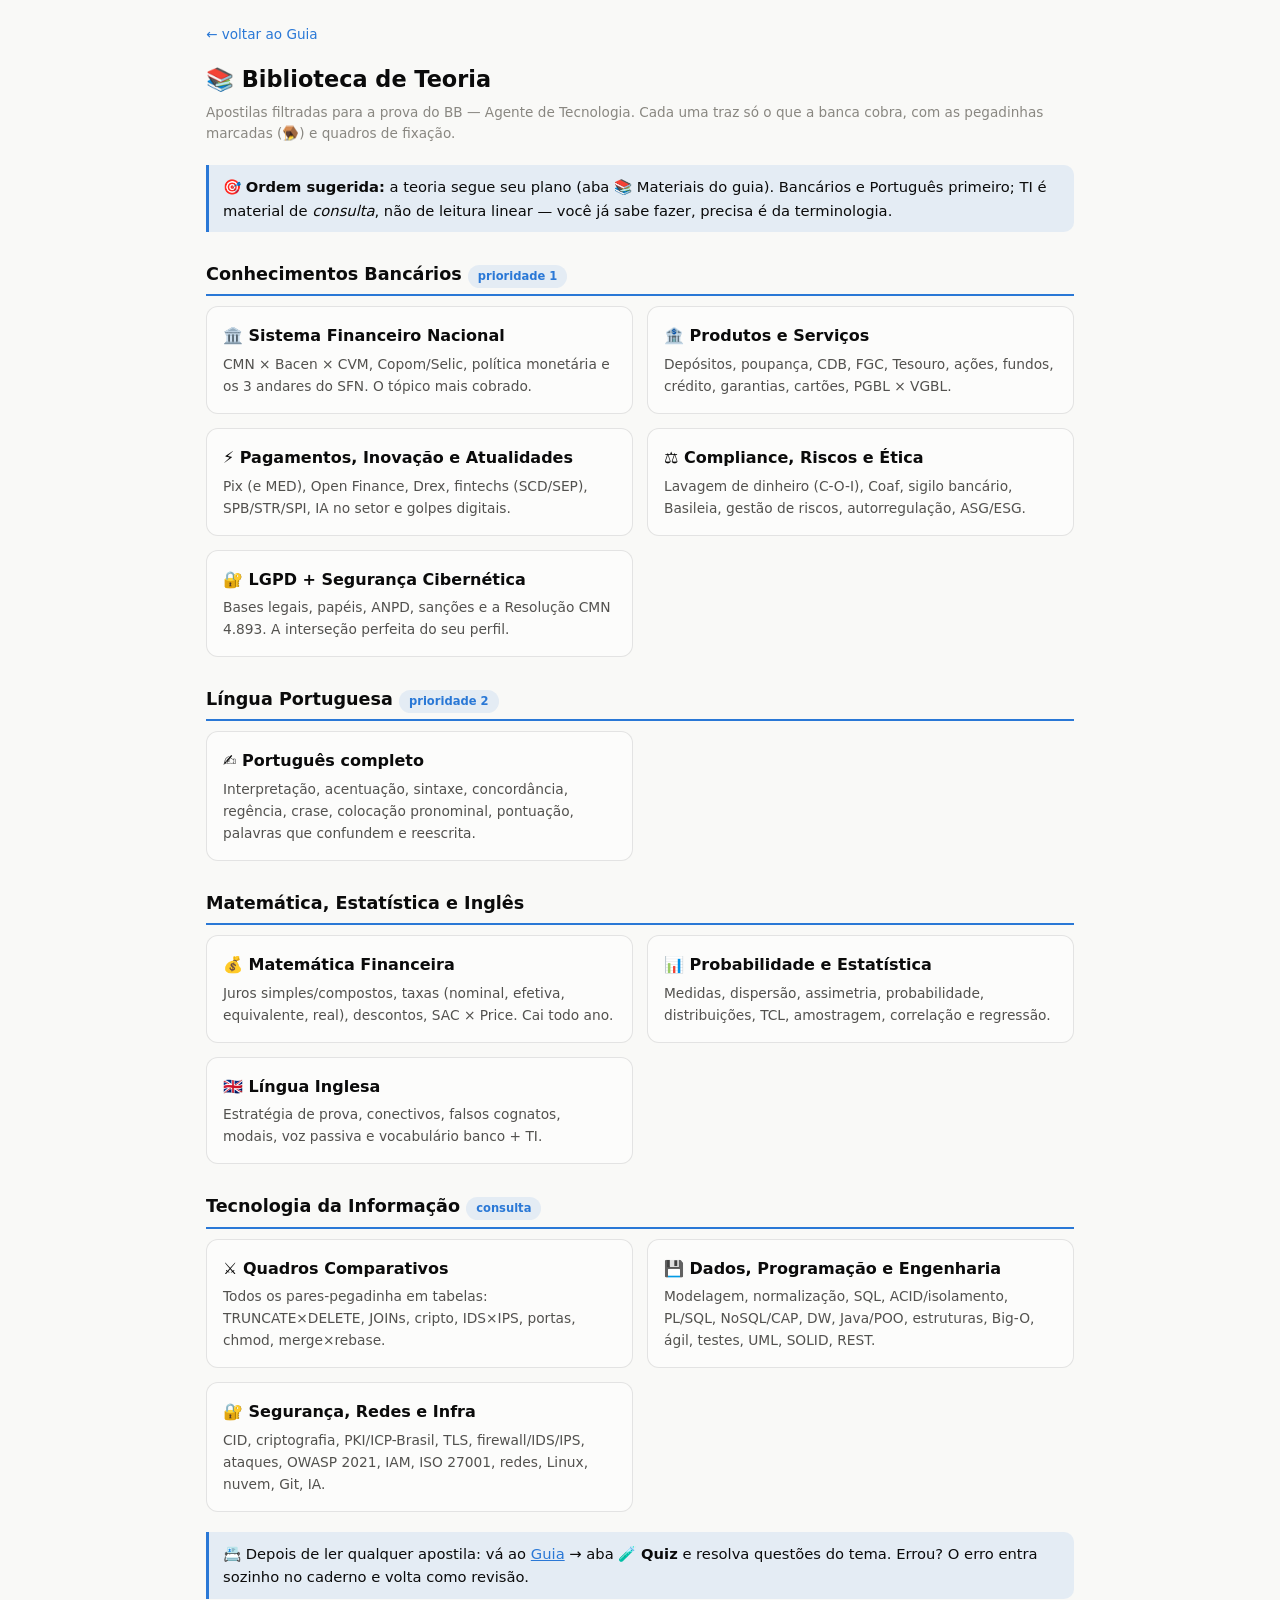
==== resumos/index.html @ bafd42ed "Adiciona biblioteca de teoria com 12 apostilas Teoria filtrada para a prova em todas as matérias: Po" ====
<!DOCTYPE html>
<html lang="pt-BR">
<head>
<meta charset="UTF-8">
<meta name="viewport" content="width=device-width, initial-scale=1.0">
<title>Biblioteca de Teoria — Concurso BB</title>
<link rel="stylesheet" href="estilo.css">
<style>
  .lib { display: grid; grid-template-columns: 1fr 1fr; gap: 14px; }
  @media (max-width: 720px) { .lib { grid-template-columns: 1fr; } }
  a.item {
    display: block; text-decoration: none; background: var(--surface);
    border: 1px solid var(--border); border-radius: 12px; padding: 16px;
  }
  a.item:hover { border-color: var(--accent); }
  a.item .t { color: var(--ink-1); font-weight: 700; font-size: 1rem; margin-bottom: 4px; }
  a.item .d { color: var(--ink-2); font-size: .86rem; }
</style>
</head>
<body>
<div class="wrap">
  <div class="nav"><a href="../guia.html">← voltar ao Guia</a></div>
  <h1>📚 Biblioteca de Teoria</h1>
  <p class="sub">Apostilas filtradas para a prova do BB — Agente de Tecnologia. Cada uma traz só o que a banca cobra, com as pegadinhas marcadas (🪤) e quadros de fixação.</p>

  <div class="tip">🎯 <strong>Ordem sugerida:</strong> a teoria segue seu plano (aba 📚 Materiais do guia). Bancários e Português primeiro; TI é material de <em>consulta</em>, não de leitura linear — você já sabe fazer, precisa é da terminologia.</div>

  <h2>Conhecimentos Bancários <span class="pill">prioridade 1</span></h2>
  <div class="lib">
    <a class="item" href="sfn.html"><div class="t">🏛️ Sistema Financeiro Nacional</div>
      <div class="d">CMN × Bacen × CVM, Copom/Selic, política monetária e os 3 andares do SFN. O tópico mais cobrado.</div></a>
    <a class="item" href="bancarios-produtos.html"><div class="t">🏦 Produtos e Serviços</div>
      <div class="d">Depósitos, poupança, CDB, FGC, Tesouro, ações, fundos, crédito, garantias, cartões, PGBL × VGBL.</div></a>
    <a class="item" href="bancarios-pagamentos.html"><div class="t">⚡ Pagamentos, Inovação e Atualidades</div>
      <div class="d">Pix (e MED), Open Finance, Drex, fintechs (SCD/SEP), SPB/STR/SPI, IA no setor e golpes digitais.</div></a>
    <a class="item" href="bancarios-compliance.html"><div class="t">⚖️ Compliance, Riscos e Ética</div>
      <div class="d">Lavagem de dinheiro (C-O-I), Coaf, sigilo bancário, Basileia, gestão de riscos, autorregulação, ASG/ESG.</div></a>
    <a class="item" href="lgpd-bancaria.html"><div class="t">🔐 LGPD + Segurança Cibernética</div>
      <div class="d">Bases legais, papéis, ANPD, sanções e a Resolução CMN 4.893. A interseção perfeita do seu perfil.</div></a>
  </div>

  <h2>Língua Portuguesa <span class="pill">prioridade 2</span></h2>
  <div class="lib">
    <a class="item" href="portugues.html"><div class="t">✍️ Português completo</div>
      <div class="d">Interpretação, acentuação, sintaxe, concordância, regência, crase, colocação pronominal, pontuação, palavras que confundem e reescrita.</div></a>
  </div>

  <h2>Matemática, Estatística e Inglês</h2>
  <div class="lib">
    <a class="item" href="matematica-financeira.html"><div class="t">💰 Matemática Financeira</div>
      <div class="d">Juros simples/compostos, taxas (nominal, efetiva, equivalente, real), descontos, SAC × Price. Cai todo ano.</div></a>
    <a class="item" href="estatistica.html"><div class="t">📊 Probabilidade e Estatística</div>
      <div class="d">Medidas, dispersão, assimetria, probabilidade, distribuições, TCL, amostragem, correlação e regressão.</div></a>
    <a class="item" href="ingles.html"><div class="t">🇬🇧 Língua Inglesa</div>
      <div class="d">Estratégia de prova, conectivos, falsos cognatos, modais, voz passiva e vocabulário banco + TI.</div></a>
  </div>

  <h2>Tecnologia da Informação <span class="pill">consulta</span></h2>
  <div class="lib">
    <a class="item" href="ti-comparativos.html"><div class="t">⚔️ Quadros Comparativos</div>
      <div class="d">Todos os pares-pegadinha em tabelas: TRUNCATE×DELETE, JOINs, cripto, IDS×IPS, portas, chmod, merge×rebase.</div></a>
    <a class="item" href="ti-fundamentos.html"><div class="t">💾 Dados, Programação e Engenharia</div>
      <div class="d">Modelagem, normalização, SQL, ACID/isolamento, PL/SQL, NoSQL/CAP, DW, Java/POO, estruturas, Big-O, ágil, testes, UML, SOLID, REST.</div></a>
    <a class="item" href="ti-seguranca-redes.html"><div class="t">🔐 Segurança, Redes e Infra</div>
      <div class="d">CID, criptografia, PKI/ICP-Brasil, TLS, firewall/IDS/IPS, ataques, OWASP 2021, IAM, ISO 27001, redes, Linux, nuvem, Git, IA.</div></a>
  </div>

  <div class="tip" style="margin-top:20px">📇 Depois de ler qualquer apostila: vá ao <a href="../guia.html" style="color:var(--accent)">Guia</a> → aba 🧪 <strong>Quiz</strong> e resolva questões do tema. Errou? O erro entra sozinho no caderno e volta como revisão.</div>
</div>
</body>
</html>
---- resumos/estilo.css ----
:root {
  color-scheme: light dark;
  --surface: #fcfcfb; --page: #f9f9f7; --ink-1: #0b0b0b; --ink-2: #52514e;
  --muted: #898781; --grid: #e1e0d9; --border: rgba(11,11,11,0.10);
  --accent: #2a78d6; --wash: rgba(42,120,214,0.10);
  --good: #006300; --warn: #b45309; --bad: #d03b3b;
}
@media (prefers-color-scheme: dark) {
  :root {
    --surface: #1a1a19; --page: #0d0d0d; --ink-1: #ffffff; --ink-2: #c3c2b7;
    --grid: #2c2c2a; --border: rgba(255,255,255,0.10);
    --accent: #3987e5; --wash: rgba(57,135,229,0.15); --good: #0ca30c;
  }
}
* { margin: 0; padding: 0; box-sizing: border-box; }
body {
  font-family: system-ui, -apple-system, "Segoe UI", sans-serif;
  background: var(--page); color: var(--ink-1); line-height: 1.6; font-size: 15px;
}
.wrap { max-width: 900px; margin: 0 auto; padding: 24px 16px 80px; }
h1 { font-size: 1.4rem; margin-bottom: 4px; }
h2 { font-size: 1.1rem; margin: 28px 0 10px; padding-bottom: 6px; border-bottom: 2px solid var(--accent); }
h3 { font-size: .98rem; margin: 18px 0 6px; }
p, li { color: var(--ink-2); margin-bottom: 8px; }
strong { color: var(--ink-1); }
ul, ol { padding-left: 22px; margin-bottom: 10px; }
.sub { color: var(--muted); font-size: .85rem; margin-bottom: 20px; }
.nav { font-size: .85rem; margin-bottom: 16px; }
.nav a { color: var(--accent); text-decoration: none; }
.card {
  background: var(--surface); border: 1px solid var(--border);
  border-radius: 12px; padding: 18px; margin-bottom: 16px;
}
.tip {
  border-left: 3px solid var(--accent); background: var(--wash);
  border-radius: 0 10px 10px 0; padding: 10px 14px; margin: 12px 0; font-size: .92rem;
}
.trap {
  border-left: 3px solid var(--bad); background: rgba(208,59,59,0.08);
  border-radius: 0 10px 10px 0; padding: 10px 14px; margin: 12px 0; font-size: .92rem;
}
.table-scroll { overflow-x: auto; margin: 10px 0; }
table { width: 100%; border-collapse: collapse; font-size: .88rem; background: var(--surface); }
th { text-align: left; padding: 8px 10px; border-bottom: 2px solid var(--accent); color: var(--ink-1); white-space: nowrap; }
td { padding: 8px 10px; border-bottom: 1px solid var(--grid); color: var(--ink-2); vertical-align: top; }
td:first-child { color: var(--ink-1); font-weight: 600; white-space: nowrap; }
code {
  background: var(--wash); border-radius: 4px; padding: 1px 6px;
  font-size: .88em; font-family: ui-monospace, "Cascadia Code", Consolas, monospace;
}
.pill {
  display: inline-block; font-size: .72rem; font-weight: 700; padding: 2px 10px;
  border-radius: 999px; background: var(--wash); color: var(--accent); margin-right: 6px;
}
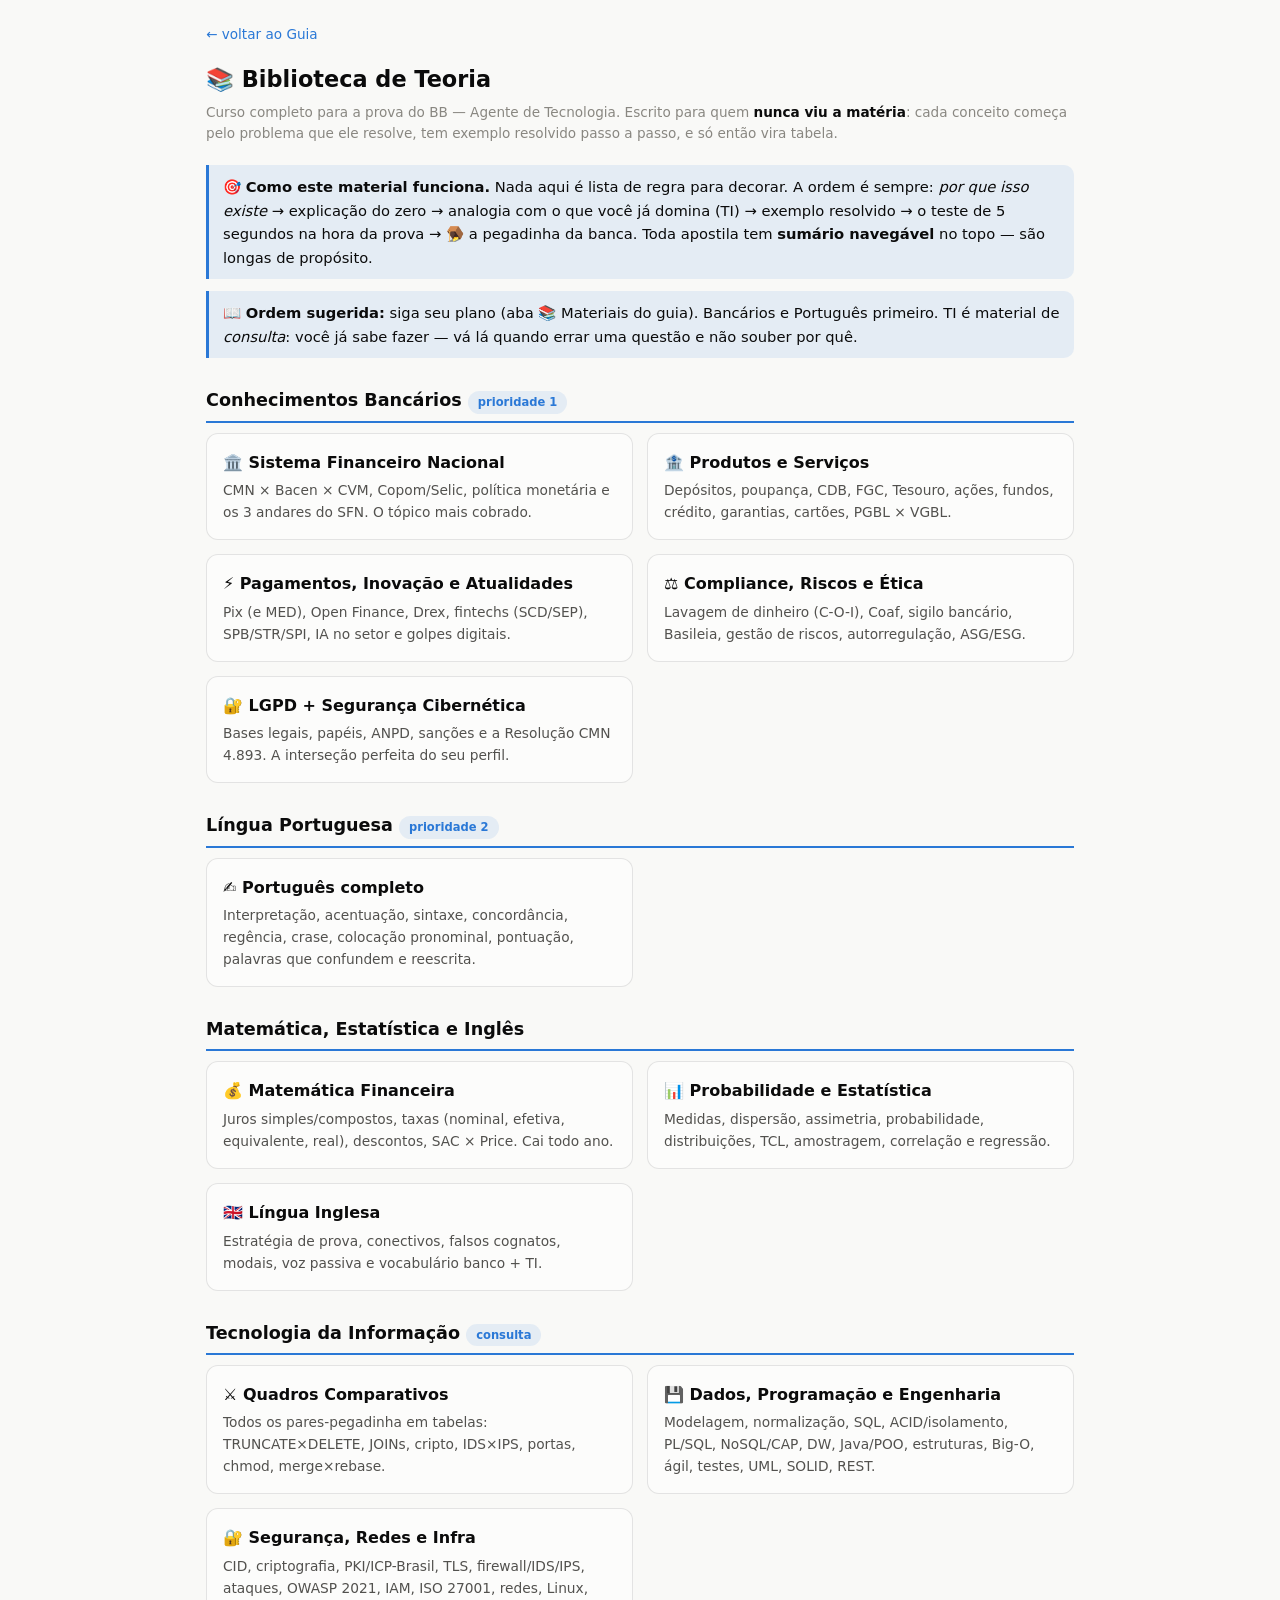
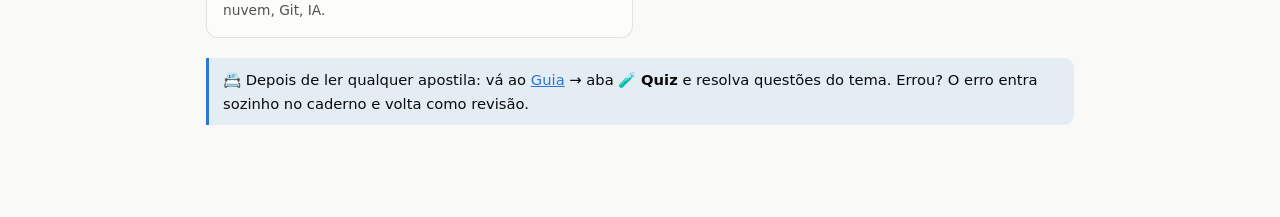
==== commit 825e85bc: "Reescreve a biblioteca de teoria em formato didático As 11 apostilas foram reescritas do zero: cada " ====
--- a/resumos/index.html
+++ b/resumos/index.html
@@ -21,9 +21,11 @@
 <div class="wrap">
   <div class="nav"><a href="../guia.html">← voltar ao Guia</a></div>
   <h1>📚 Biblioteca de Teoria</h1>
-  <p class="sub">Apostilas filtradas para a prova do BB — Agente de Tecnologia. Cada uma traz só o que a banca cobra, com as pegadinhas marcadas (🪤) e quadros de fixação.</p>
+  <p class="sub">Curso completo para a prova do BB — Agente de Tecnologia. Escrito para quem <strong>nunca viu a matéria</strong>: cada conceito começa pelo problema que ele resolve, tem exemplo resolvido passo a passo, e só então vira tabela.</p>
 
-  <div class="tip">🎯 <strong>Ordem sugerida:</strong> a teoria segue seu plano (aba 📚 Materiais do guia). Bancários e Português primeiro; TI é material de <em>consulta</em>, não de leitura linear — você já sabe fazer, precisa é da terminologia.</div>
+  <div class="tip">🎯 <strong>Como este material funciona.</strong> Nada aqui é lista de regra para decorar. A ordem é sempre: <em>por que isso existe</em> → explicação do zero → analogia com o que você já domina (TI) → exemplo resolvido → o teste de 5 segundos na hora da prova → 🪤 a pegadinha da banca. Toda apostila tem <strong>sumário navegável</strong> no topo — são longas de propósito.</div>
+
+  <div class="tip">📖 <strong>Ordem sugerida:</strong> siga seu plano (aba 📚 Materiais do guia). Bancários e Português primeiro. TI é material de <em>consulta</em>: você já sabe fazer — vá lá quando errar uma questão e não souber por quê.</div>
 
   <h2>Conhecimentos Bancários <span class="pill">prioridade 1</span></h2>
   <div class="lib">
